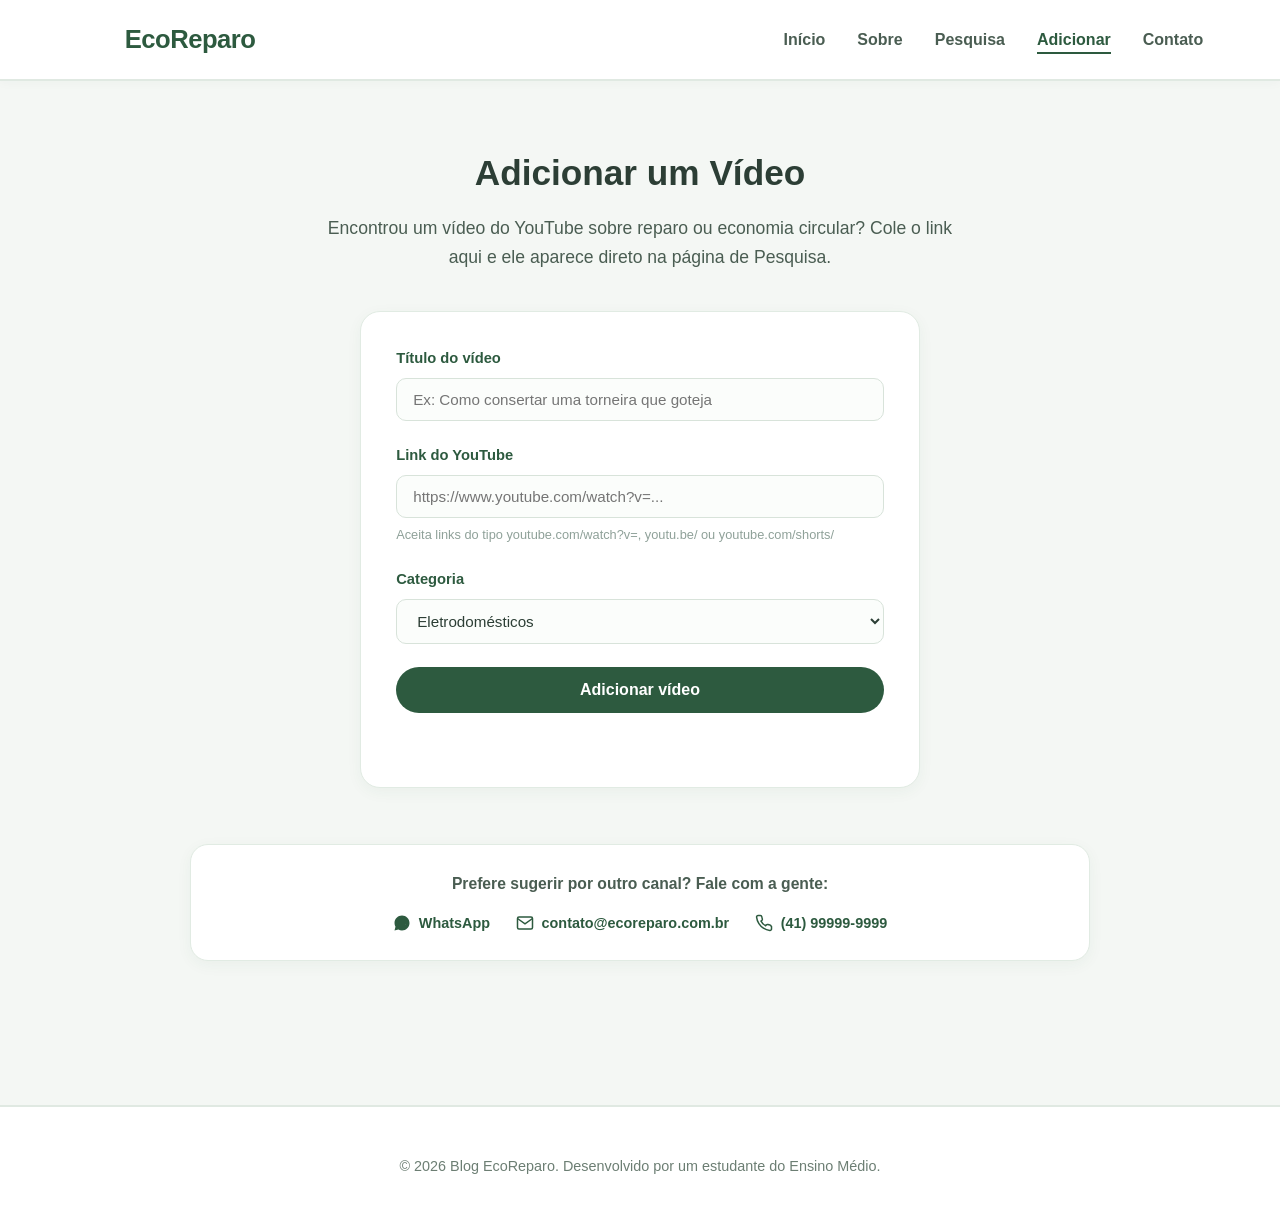
==== adicionar.html @ ba213246 "Ultima Atualização Do Site" ====
<!DOCTYPE html>
<html lang="pt-BR">
<head>
    <meta charset="UTF-8">
    <meta name="viewport" content="width=device-width, initial-scale=1.0">
    <title>EcoReparo | Adicionar Vídeo</title>
    <link rel="stylesheet" href="style.css">
</head>
<body>

    <header>
        <div class="logo">
            <h1>EcoReparo</h1>
        </div>

        <nav>
            <ul>
                <li><a href="index.html">Início</a></li>
                <li><a href="sobre.html">Sobre</a></li>
                <li><a href="pesquisa.html">Pesquisa</a></li>
                <li><a href="adicionar.html" class="active-link">Adicionar</a></li>
                <li><a href="contato.html">Contato</a></li>
            </ul>
        </nav>
    </header>

    <main>

        <section class="adicionar-section">
            <h2>Adicionar um Vídeo</h2>
            <p class="sobre-lead">Encontrou um vídeo do YouTube sobre reparo ou economia circular? Cole o link aqui e ele aparece direto na página de Pesquisa.</p>

            <form class="video-form" id="add-video-form">
                <div class="form-group">
                    <label for="video-title">Título do vídeo</label>
                    <input type="text" id="video-title" placeholder="Ex: Como consertar uma torneira que goteja" required>
                </div>

                <div class="form-group">
                    <label for="video-url">Link do YouTube</label>
                    <input type="url" id="video-url" placeholder="https://www.youtube.com/watch?v=..." required>
                    <p class="form-hint">Aceita links do tipo youtube.com/watch?v=, youtu.be/ ou youtube.com/shorts/</p>
                </div>

                <div class="form-group">
                    <label for="video-category">Categoria</label>
                    <select id="video-category">
                        <option value="Eletrodomésticos">Eletrodomésticos</option>
                        <option value="Móveis">Móveis</option>
                        <option value="Comunidade">Comunidade</option>
                        <option value="Tutoriais">Tutoriais</option>
                        <option value="Outro">Outro</option>
                    </select>
                </div>

                <button type="submit" class="form-submit-btn">Adicionar vídeo</button>
                <p class="form-feedback" id="form-feedback"></p>
            </form>
        </section>

        <div class="mini-contact">
            <p class="mini-contact-title">Prefere sugerir por outro canal? Fale com a gente:</p>
            <div class="mini-contact-links">
                <a href="https://wa.me/5541999999999" target="_blank" rel="noopener">
                    <svg viewBox="0 0 24 24" width="18" height="18" fill="currentColor"><path d="M17.5 14.4c-.3-.1-1.6-.8-1.9-.9-.2-.1-.4-.1-.6.1-.2.3-.7.9-.8 1-.2.2-.3.2-.5.1-.3-.1-1.2-.4-2.2-1.4-.8-.7-1.4-1.6-1.5-1.9-.2-.3 0-.4.1-.6l.4-.5c.1-.1.2-.3.2-.4.1-.2 0-.3 0-.4-.1-.1-.6-1.5-.8-2-.2-.5-.4-.4-.6-.4h-.5c-.2 0-.4.1-.6.3-.2.3-.8.8-.8 1.9s.8 2.2.9 2.4c.1.2 1.6 2.5 3.9 3.5.5.2 1 .4 1.3.5.5.2 1 .1 1.4.1.4-.1 1.3-.5 1.5-1 .2-.5.2-.9.1-1l-.1-.1zM12 2C6.5 2 2 6.5 2 12c0 1.8.5 3.5 1.3 5L2 22l5.2-1.3c1.4.8 3.1 1.2 4.8 1.2 5.5 0 10-4.5 10-10S17.5 2 12 2z"/></svg>
                    WhatsApp
                </a>
                <a href="mailto:contato@ecoreparo.com.br">
                    <svg viewBox="0 0 24 24" width="18" height="18" fill="none" stroke="currentColor" stroke-width="2"><rect x="2" y="4" width="20" height="16" rx="2"></rect><path d="M2 6l10 7 10-7"></path></svg>
                    contato@ecoreparo.com.br
                </a>
                <a href="tel:+554199999999">
                    <svg viewBox="0 0 24 24" width="18" height="18" fill="none" stroke="currentColor" stroke-width="2"><path d="M22 16.9v3a2 2 0 0 1-2.2 2 19.8 19.8 0 0 1-8.6-3.1 19.5 19.5 0 0 1-6-6A19.8 19.8 0 0 1 2.1 4.2 2 2 0 0 1 4.1 2h3a2 2 0 0 1 2 1.7c.1.9.3 1.8.6 2.7a2 2 0 0 1-.5 2.1L8 9.6a16 16 0 0 0 6 6l1.1-1.1a2 2 0 0 1 2.1-.5c.9.3 1.8.5 2.7.6a2 2 0 0 1 1.7 2z"></path></svg>
                    (41) 99999-9999
                </a>
            </div>
        </div>

    </main>

    <footer>
        <p>&copy; 2026 Blog EcoReparo. Desenvolvido por um estudante do Ensino Médio.</p>
    </footer>

    <script src="script.js"></script>
</body>
</html>
---- style.css ----
/* ==========================================================================
   1. RESET E CONFIGURAÇÕES GERAIS (ESTILO ORGÂNICO)
   ========================================================================== */
* {
    margin: 0;
    padding: 0;
    box-sizing: border-box;
}

html {
    scroll-behavior: smooth;
}

body {
    font-family: 'Segoe UI', Tahoma, Geneva, Verdana, sans-serif;
    background-color: #f4f7f4;
    background-image: url('fundo_folhas_caidas.png');
    background-repeat: repeat;
    background-size: 280px;
    color: #2c3e35;
    line-height: 1.6;
}

/* Transição suave entre páginas (controlada pelo script.js) */
body {
    opacity: 0;
    transition: opacity 0.32s ease;
}

body.page-loaded {
    opacity: 1;
}

body.page-leaving {
    opacity: 0;
}

/* ==========================================================================
   2. CABEÇALHO E NAVEGAÇÃO
   ========================================================================== */
header {
    background-color: #ffffff;
    display: flex;
    justify-content: space-between;
    align-items: center;
    gap: 1.5rem;
    padding: 1.2rem 6%;
    border-bottom: 2px solid #e0e9e2;
    position: sticky;
    top: 0;
    z-index: 100;
    box-shadow: 0 2px 10px rgba(44, 62, 53, 0.03);
    flex-wrap: wrap;
}

header .logo h1 {
    font-size: 1.6rem;
    font-weight: 700;
    color: #2d5a3f;
    letter-spacing: -0.5px;
    background-image: url('header_ramo.png');
    background-repeat: no-repeat;
    background-position: left center;
    background-size: 38px;
    padding-left: 48px;
    white-space: nowrap;
}

nav ul {
    list-style: none;
    display: flex;
    flex-wrap: wrap;
    gap: 2rem;
}

nav ul li a {
    text-decoration: none;
    color: #4a5d52;
    font-weight: 600;
    padding-bottom: 4px;
    border-bottom: 2px solid transparent;
    transition: color 0.3s ease, border-color 0.3s ease;
}

nav ul li a:hover {
    color: #2d5a3f;
}

nav ul li a.active-link {
    color: #2d5a3f;
    border-bottom: 2px solid #2d5a3f;
}

/* ==========================================================================
   BARRA DE PESQUISA — usada só dentro da página Pesquisa
   ========================================================================== */
.search-bar {
    display: flex;
    align-items: center;
    max-width: 640px;
    margin: 0 auto 1.6rem auto;
    background-color: #eef4ef;
    border-radius: 999px;
    padding: 0.4rem 0.4rem 0.4rem 1.4rem;
    gap: 0.6rem;
    transition: background-color 0.25s ease, box-shadow 0.25s ease;
}

.search-bar:focus-within {
    background-color: #ffffff;
    box-shadow: 0 0 0 2px rgba(45, 90, 63, 0.25), 0 6px 18px rgba(45, 90, 63, 0.08);
}

.search-bar .search-icon {
    color: #6c7e73;
    flex-shrink: 0;
}

.search-bar:focus-within .search-icon {
    color: #2d5a3f;
}

.search-bar input {
    flex: 1;
    border: none;
    background: transparent;
    outline: none;
    padding: 0.75rem 0;
    font-size: 1.05rem;
    color: #2c3e35;
    font-family: inherit;
    min-width: 0;
}

.search-bar input::placeholder {
    color: #8fa199;
}

.search-bar button {
    border: none;
    background-color: #2d5a3f;
    color: #ffffff;
    width: 46px;
    height: 46px;
    min-width: 46px;
    border-radius: 50%;
    cursor: pointer;
    display: flex;
    align-items: center;
    justify-content: center;
    transition: background-color 0.25s ease, transform 0.2s ease;
}

.search-bar button:hover {
    background-color: #234a32;
    transform: scale(1.06);
}

/* ==========================================================================
   3. ÁREA PRINCIPAL E INTRODUÇÃO
   ========================================================================== */
main {
    max-width: 1100px;
    margin: 0 auto;
    padding: 3rem 2rem;
}

.intro-section {
    text-align: center;
    max-width: 720px;
    margin: 0 auto 3.5rem auto;
}

.intro-section h2 {
    font-size: 2.4rem;
    color: #2c3e35;
    margin-bottom: 1rem;
    font-weight: 700;
}

.intro-section p {
    font-size: 1.15rem;
    color: #4a5d52;
}

hr {
    border: 0;
    height: 1px;
    background-color: #d8e3da;
    margin-bottom: 3.5rem;
}

/* ==========================================================================
   4. CARDS DOS POSTS
   ========================================================================== */
.blog-container {
    display: grid;
    grid-template-columns: repeat(auto-fit, minmax(320px, 1fr));
    gap: 2.5rem;
}

.post-card {
    background-color: #ffffff;
    padding: 2.2rem;
    border-radius: 20px;
    border: 1px solid #e1ebe3;
    box-shadow: 0 4px 15px rgba(45, 90, 63, 0.05);
    transition: transform 0.3s ease, box-shadow 0.3s ease;
    background-image: url('card_folhas.png');
    background-repeat: no-repeat;
    background-position: top right;
    background-size: 45px;
}

.post-card:hover {
    transform: translateY(-5px);
    box-shadow: 0 10px 25px rgba(45, 90, 63, 0.12);
}

.card-image {
    width: 100%;
    height: 200px;
    object-fit: cover;
    border-radius: 14px;
    margin-bottom: 1.4rem;
}

.post-card h3 {
    font-size: 1.3rem;
    color: #2d5a3f;
    margin-bottom: 0.9rem;
    font-weight: 600;
}

.post-card p {
    font-size: 0.95rem;
    color: #4a5d52;
    text-align: justify;
}

/* ==========================================================================
   5. CABEÇALHOS DE SEÇÃO PADRÃO (Sobre / Pesquisa / Contato / Adicionar)
   ========================================================================== */
.sobre-section,
.pesquisa-section,
.contato-section,
.adicionar-section {
    max-width: 900px;
    margin: 0 auto 3.5rem auto;
    text-align: center;
    padding-top: 1rem;
}

.sobre-section h2,
.pesquisa-section h2,
.contato-section h2,
.adicionar-section h2 {
    font-size: 2.2rem;
    color: #2c3e35;
    margin-bottom: 0.8rem;
    font-weight: 700;
}

.sobre-lead {
    font-size: 1.1rem;
    color: #4a5d52;
    max-width: 640px;
    margin: 0 auto 2.5rem auto;
}

.sobre-grid {
    display: grid;
    grid-template-columns: repeat(auto-fit, minmax(240px, 1fr));
    gap: 1.8rem;
    text-align: left;
}

.sobre-card {
    background-color: #ffffff;
    padding: 1.8rem;
    border-radius: 18px;
    border: 1px solid #e1ebe3;
    box-shadow: 0 4px 15px rgba(45, 90, 63, 0.05);
}

.sobre-card h3 {
    color: #2d5a3f;
    font-size: 1.1rem;
    margin-bottom: 0.6rem;
    font-weight: 600;
}

.sobre-card p {
    font-size: 0.92rem;
    color: #4a5d52;
    text-align: justify;
}

/* ==========================================================================
   6. PESQUISA — FILTROS E GRADE DE VÍDEOS (ESTILO YOUTUBE)
   ========================================================================== */
.search-filters {
    display: flex;
    justify-content: center;
    flex-wrap: wrap;
    gap: 0.7rem;
    margin-bottom: 2.2rem;
}

.filter-tag {
    padding: 0.4rem 1rem;
    border-radius: 999px;
    background-color: #eef4ef;
    color: #4a5d52;
    font-size: 0.85rem;
    font-weight: 600;
    cursor: pointer;
    transition: background-color 0.3s ease, color 0.3s ease;
}

.filter-tag:hover {
    background-color: #dcebe0;
}

.filter-tag.active {
    background-color: #2d5a3f;
    color: #ffffff;
}

.video-grid {
    display: grid;
    grid-template-columns: repeat(auto-fit, minmax(280px, 1fr));
    gap: 1.8rem;
    text-align: left;
}

.video-card {
    background-color: #ffffff;
    border: 1px solid #e1ebe3;
    border-radius: 16px;
    overflow: hidden;
    box-shadow: 0 4px 15px rgba(45, 90, 63, 0.05);
    transition: transform 0.3s ease, box-shadow 0.3s ease;
    display: flex;
    flex-direction: column;
}

.video-card:hover {
    transform: translateY(-4px);
    box-shadow: 0 10px 25px rgba(45, 90, 63, 0.12);
}

.video-thumb-wrap {
    position: relative;
    width: 100%;
    aspect-ratio: 16 / 9;
    background-color: #1c3d29;
    cursor: pointer;
}

.video-thumb-wrap img,
.video-thumb-wrap iframe {
    width: 100%;
    height: 100%;
    object-fit: cover;
    border: none;
    display: block;
}

.video-play-btn {
    position: absolute;
    top: 50%;
    left: 50%;
    transform: translate(-50%, -50%);
    width: 56px;
    height: 56px;
    background-color: rgba(45, 90, 63, 0.85);
    border-radius: 50%;
    display: flex;
    align-items: center;
    justify-content: center;
    pointer-events: none;
    transition: background-color 0.25s ease;
}

.video-card:hover .video-play-btn {
    background-color: #2d5a3f;
}

.video-info {
    padding: 1.1rem 1.3rem 1.4rem;
}

.video-info h4 {
    color: #2d5a3f;
    font-size: 1.02rem;
    margin-bottom: 0.6rem;
    font-weight: 600;
}

.result-tag {
    display: inline-block;
    font-size: 0.75rem;
    font-weight: 600;
    color: #2d5a3f;
    background-color: #eef4ef;
    padding: 0.2rem 0.7rem;
    border-radius: 999px;
}

.empty-state {
    text-align: center;
    color: #6c7e73;
    padding: 3rem 1rem;
    font-size: 1rem;
    border: 1px dashed #d8e3da;
    border-radius: 16px;
}

/* ==========================================================================
   7. FORMULÁRIO — PÁGINA ADICIONAR
   ========================================================================== */
.video-form {
    max-width: 560px;
    margin: 0 auto;
    background-color: #ffffff;
    border: 1px solid #e1ebe3;
    border-radius: 20px;
    padding: 2.2rem;
    box-shadow: 0 4px 15px rgba(45, 90, 63, 0.05);
    text-align: left;
}

.form-group {
    margin-bottom: 1.4rem;
}

.form-group label {
    display: block;
    font-weight: 600;
    color: #2d5a3f;
    margin-bottom: 0.5rem;
    font-size: 0.92rem;
}

.form-group input[type="text"],
.form-group input[type="url"],
.form-group select {
    width: 100%;
    padding: 0.75rem 1rem;
    border: 1px solid #d8e3da;
    border-radius: 10px;
    font-size: 0.95rem;
    font-family: inherit;
    color: #2c3e35;
    background-color: #fbfdfb;
    outline: none;
    transition: border-color 0.25s ease;
}

.form-group input:focus,
.form-group select:focus {
    border-color: #2d5a3f;
}

.form-hint {
    font-size: 0.8rem;
    color: #8fa199;
    margin-top: 0.4rem;
}

.form-submit-btn {
    width: 100%;
    padding: 0.9rem;
    background-color: #2d5a3f;
    color: #ffffff;
    border: none;
    border-radius: 999px;
    font-weight: 700;
    font-size: 1rem;
    cursor: pointer;
    transition: background-color 0.25s ease;
}

.form-submit-btn:hover {
    background-color: #234a32;
}

.form-feedback {
    margin-top: 1rem;
    text-align: center;
    font-weight: 600;
    color: #2d5a3f;
    min-height: 1.4rem;
}

/* ==========================================================================
   8. BLOCO DE CONTATO RÁPIDO (FIM DE CADA PÁGINA)
   ========================================================================== */
.mini-contact {
    max-width: 900px;
    margin: 0 auto 1rem auto;
    padding: 1.6rem 2rem;
    background-color: #ffffff;
    border: 1px solid #e1ebe3;
    border-radius: 18px;
    text-align: center;
    box-shadow: 0 4px 15px rgba(45, 90, 63, 0.05);
}

.mini-contact-title {
    font-size: 0.98rem;
    color: #4a5d52;
    margin-bottom: 1rem;
    font-weight: 600;
}

.mini-contact-links {
    display: flex;
    justify-content: center;
    flex-wrap: wrap;
    gap: 1.6rem;
}

.mini-contact-links a {
    display: flex;
    align-items: center;
    gap: 0.5rem;
    text-decoration: none;
    color: #2d5a3f;
    font-size: 0.9rem;
    font-weight: 600;
    transition: color 0.3s ease;
}

.mini-contact-links a:hover {
    color: #1c3d29;
}

/* ==========================================================================
   9. SEÇÃO CONTATO (PÁGINA PRINCIPAL)
   ========================================================================== */
.contato-grid {
    display: grid;
    grid-template-columns: repeat(auto-fit, minmax(220px, 1fr));
    gap: 1.8rem;
}

.contato-card {
    background-color: #ffffff;
    border: 1px solid #e1ebe3;
    border-radius: 18px;
    padding: 2rem 1.5rem;
    text-decoration: none;
    color: #2d5a3f;
    box-shadow: 0 4px 15px rgba(45, 90, 63, 0.05);
    transition: transform 0.3s ease, box-shadow 0.3s ease;
    display: flex;
    flex-direction: column;
    align-items: center;
    gap: 0.6rem;
}

.contato-card:hover {
    transform: translateY(-5px);
    box-shadow: 0 10px 25px rgba(45, 90, 63, 0.12);
}

.contato-card h3 {
    font-size: 1.1rem;
    font-weight: 600;
}

.contato-card p {
    font-size: 0.92rem;
    color: #4a5d52;
}

/* ==========================================================================
   10. RODAPÉ
   ========================================================================== */
footer {
    background-color: #ffffff;
    text-align: center;
    padding: 3rem 2rem 2rem 2rem;
    border-top: 2px solid #e0e9e2;
    color: #6c7e73;
    font-size: 0.9rem;
    margin-top: 5rem;
    background-image: url('footer_raizes.png');
    background-repeat: repeat-x;
    background-position: top center;
    background-size: contain;
}

/* ==========================================================================
   11. RESPONSIVO
   ========================================================================== */
@media (max-width: 768px) {
    header {
        justify-content: center;
    }

    .search-bar {
        max-width: 100%;
    }
}
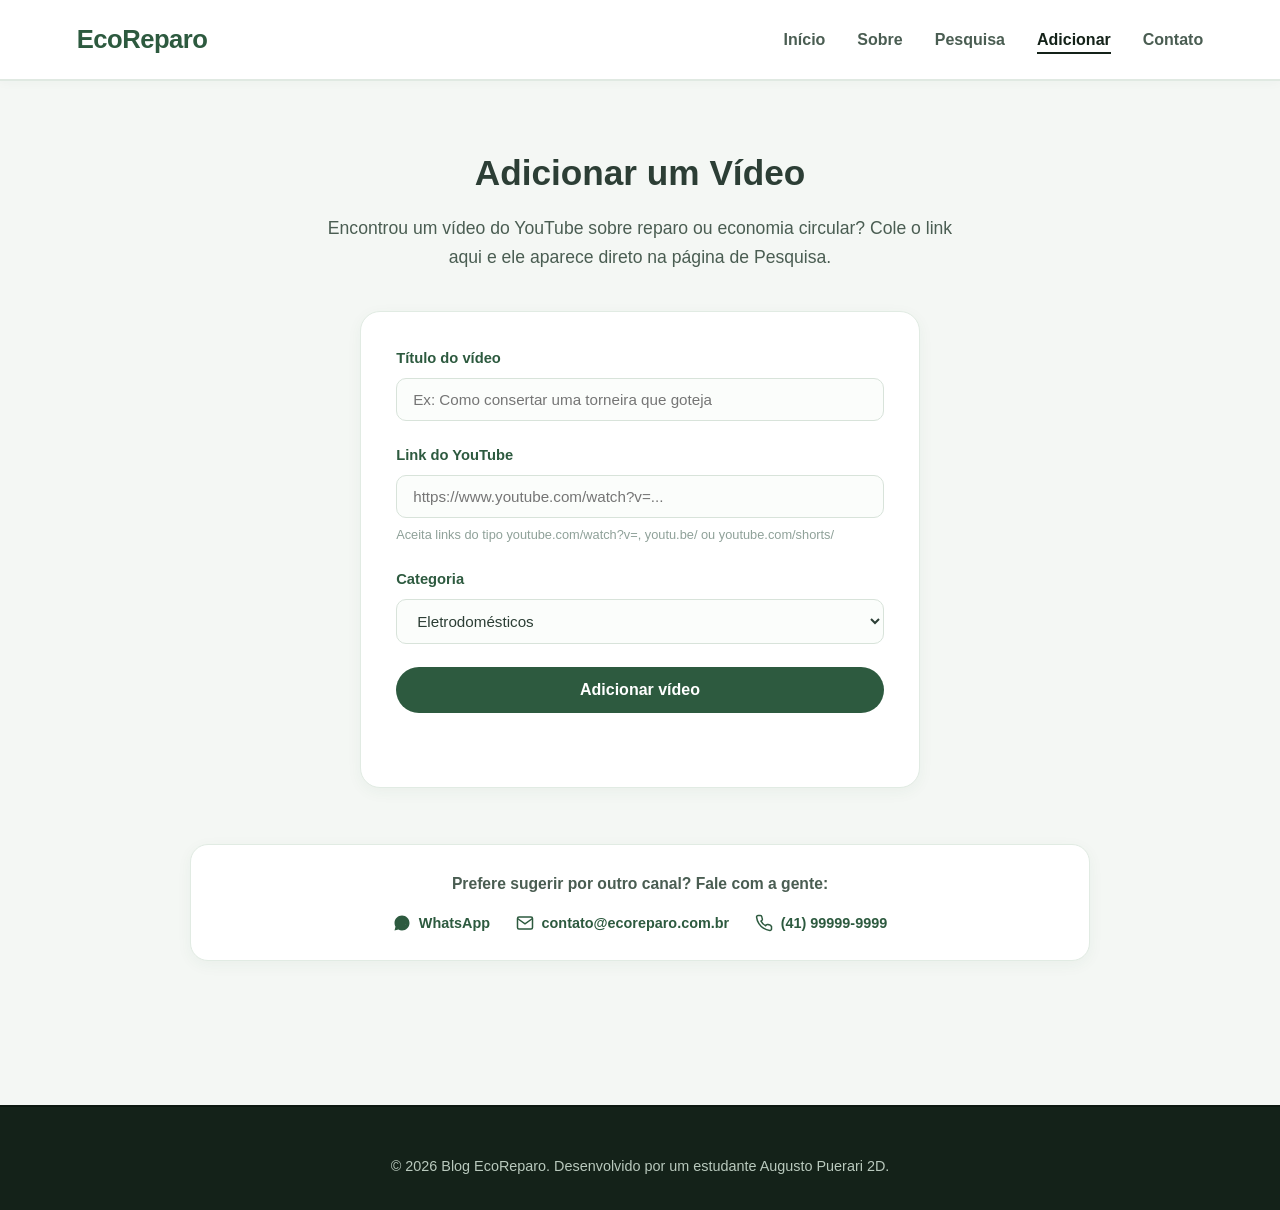
==== commit 4390c316: "Atualização do site" ====
--- a/adicionar.html
+++ b/adicionar.html
@@ -79,7 +79,7 @@
     </main>
 
     <footer>
-        <p>&copy; 2026 Blog EcoReparo. Desenvolvido por um estudante do Ensino Médio.</p>
+        <p>&copy; 2026 Blog EcoReparo. Desenvolvido por um estudante Augusto Puerari 2D.</p>
     </footer>
 
     <script src="script.js"></script>
--- a/style.css
+++ b/style.css
@@ -35,6 +35,10 @@
     opacity: 0;
 }
 
+body.modal-locked {
+    overflow: hidden;
+}
+
 /* ==========================================================================
    2. CABEÇALHO E NAVEGAÇÃO
    ========================================================================== */
@@ -53,16 +57,17 @@
     flex-wrap: wrap;
 }
 
+header .logo {
+    display: flex;
+    align-items: center;
+    gap: 0.7rem;
+}
+
 header .logo h1 {
     font-size: 1.6rem;
     font-weight: 700;
     color: #2d5a3f;
     letter-spacing: -0.5px;
-    background-image: url('header_ramo.png');
-    background-repeat: no-repeat;
-    background-position: left center;
-    background-size: 38px;
-    padding-left: 48px;
     white-space: nowrap;
 }
 
@@ -83,12 +88,12 @@
 }
 
 nav ul li a:hover {
-    color: #2d5a3f;
+    color: #142219;
 }
 
 nav ul li a.active-link {
-    color: #2d5a3f;
-    border-bottom: 2px solid #2d5a3f;
+    color: #142219;
+    border-bottom: 2px solid #142219;
 }
 
 /* ==========================================================================
@@ -152,7 +157,7 @@
 }
 
 .search-bar button:hover {
-    background-color: #234a32;
+    background-color: #142219;
     transform: scale(1.06);
 }
 
@@ -204,17 +209,42 @@
     padding: 2.2rem;
     border-radius: 20px;
     border: 1px solid #e1ebe3;
+    border-top: 4px solid transparent;
     box-shadow: 0 4px 15px rgba(45, 90, 63, 0.05);
-    transition: transform 0.3s ease, box-shadow 0.3s ease;
+    transition: transform 0.3s ease, box-shadow 0.3s ease, border-top-color 0.3s ease;
+    cursor: pointer;
     background-image: url('card_folhas.png');
     background-repeat: no-repeat;
     background-position: top right;
     background-size: 45px;
 }
 
-.post-card:hover {
+.post-card:hover,
+.post-card:focus-visible {
     transform: translateY(-5px);
     box-shadow: 0 10px 25px rgba(45, 90, 63, 0.12);
+    border-top-color: #c17f45;
+    outline: none;
+}
+
+.post-excerpt {
+    display: -webkit-box;
+    -webkit-line-clamp: 4;
+    -webkit-box-orient: vertical;
+    overflow: hidden;
+}
+
+.read-more {
+    display: inline-block;
+    margin-top: 0.9rem;
+    color: #c17f45;
+    font-weight: 700;
+    font-size: 0.88rem;
+    transition: color 0.25s ease;
+}
+
+.post-card:hover .read-more {
+    color: #a8632f;
 }
 
 .card-image {
@@ -235,6 +265,81 @@
 .post-card p {
     font-size: 0.95rem;
     color: #4a5d52;
+    text-align: justify;
+}
+
+/* ==========================================================================
+   4.1 MODAL DE LEITURA COMPLETA (Início)
+   ========================================================================== */
+.modal-overlay {
+    display: none;
+    position: fixed;
+    inset: 0;
+    background-color: rgba(20, 34, 25, 0.55);
+    align-items: center;
+    justify-content: center;
+    padding: 2rem;
+    z-index: 300;
+}
+
+.modal-overlay.open {
+    display: flex;
+}
+
+.modal-box {
+    position: relative;
+    background-color: #ffffff;
+    border-radius: 20px;
+    border-top: 5px solid #c17f45;
+    max-width: 640px;
+    width: 100%;
+    max-height: 85vh;
+    overflow-y: auto;
+    padding: 2.4rem;
+    box-shadow: 0 20px 45px rgba(20, 34, 25, 0.25);
+}
+
+.modal-close {
+    position: absolute;
+    top: 1.2rem;
+    right: 1.2rem;
+    width: 38px;
+    height: 38px;
+    border-radius: 50%;
+    background-color: #eef4ef;
+    color: #2d5a3f;
+    border: none;
+    cursor: pointer;
+    display: flex;
+    align-items: center;
+    justify-content: center;
+    transition: background-color 0.25s ease, color 0.25s ease;
+}
+
+.modal-close:hover {
+    background-color: #c17f45;
+    color: #ffffff;
+}
+
+.modal-image {
+    width: 100%;
+    height: 220px;
+    object-fit: cover;
+    border-radius: 14px;
+    margin-bottom: 1.4rem;
+}
+
+.modal-box h3 {
+    color: #2d5a3f;
+    font-size: 1.4rem;
+    font-weight: 700;
+    margin-bottom: 1.1rem;
+    padding-right: 2rem;
+}
+
+.modal-box p {
+    color: #4a5d52;
+    font-size: 0.98rem;
     text-align: justify;
 }
 
@@ -323,7 +428,7 @@
 }
 
 .filter-tag.active {
-    background-color: #2d5a3f;
+    background-color: #142219;
     color: #ffffff;
 }
 
@@ -384,7 +489,7 @@
 }
 
 .video-card:hover .video-play-btn {
-    background-color: #2d5a3f;
+    background-color: #142219;
 }
 
 .video-info {
@@ -483,7 +588,7 @@
 }
 
 .form-submit-btn:hover {
-    background-color: #234a32;
+    background-color: #142219;
 }
 
 .form-feedback {
@@ -492,6 +597,37 @@
     font-weight: 600;
     color: #2d5a3f;
     min-height: 1.4rem;
+}
+
+/* ==========================================================================
+   7.1 BANNER DE FRASE (Início)
+   ========================================================================== */
+.quote-banner {
+    position: relative;
+    max-width: 900px;
+    margin: 0 auto 1rem auto;
+    padding: 2.6rem 2rem;
+    background-color: #142219;
+    border-radius: 20px;
+    text-align: center;
+    overflow: hidden;
+    box-shadow: 0 10px 25px rgba(20, 34, 25, 0.2);
+}
+
+.quote-banner-spaced {
+    margin-top: 3.5rem;
+}
+
+.quote-banner p {
+    position: relative;
+    z-index: 1;
+    color: #eef4ef;
+    font-size: 1.25rem;
+    font-style: italic;
+    font-weight: 600;
+    max-width: 620px;
+    margin: 0 auto;
+    line-height: 1.7;
 }
 
 /* ==========================================================================
@@ -580,17 +716,24 @@
    10. RODAPÉ
    ========================================================================== */
 footer {
-    background-color: #ffffff;
+    position: relative;
+    background-color: #142219;
     text-align: center;
     padding: 3rem 2rem 2rem 2rem;
-    border-top: 2px solid #e0e9e2;
-    color: #6c7e73;
+    border-top: 2px solid #0d1811;
+    color: #b9c9bd;
     font-size: 0.9rem;
     margin-top: 5rem;
     background-image: url('footer_raizes.png');
     background-repeat: repeat-x;
     background-position: top center;
     background-size: contain;
+    overflow: hidden;
+}
+
+footer p {
+    position: relative;
+    z-index: 1;
 }
 
 /* ==========================================================================
